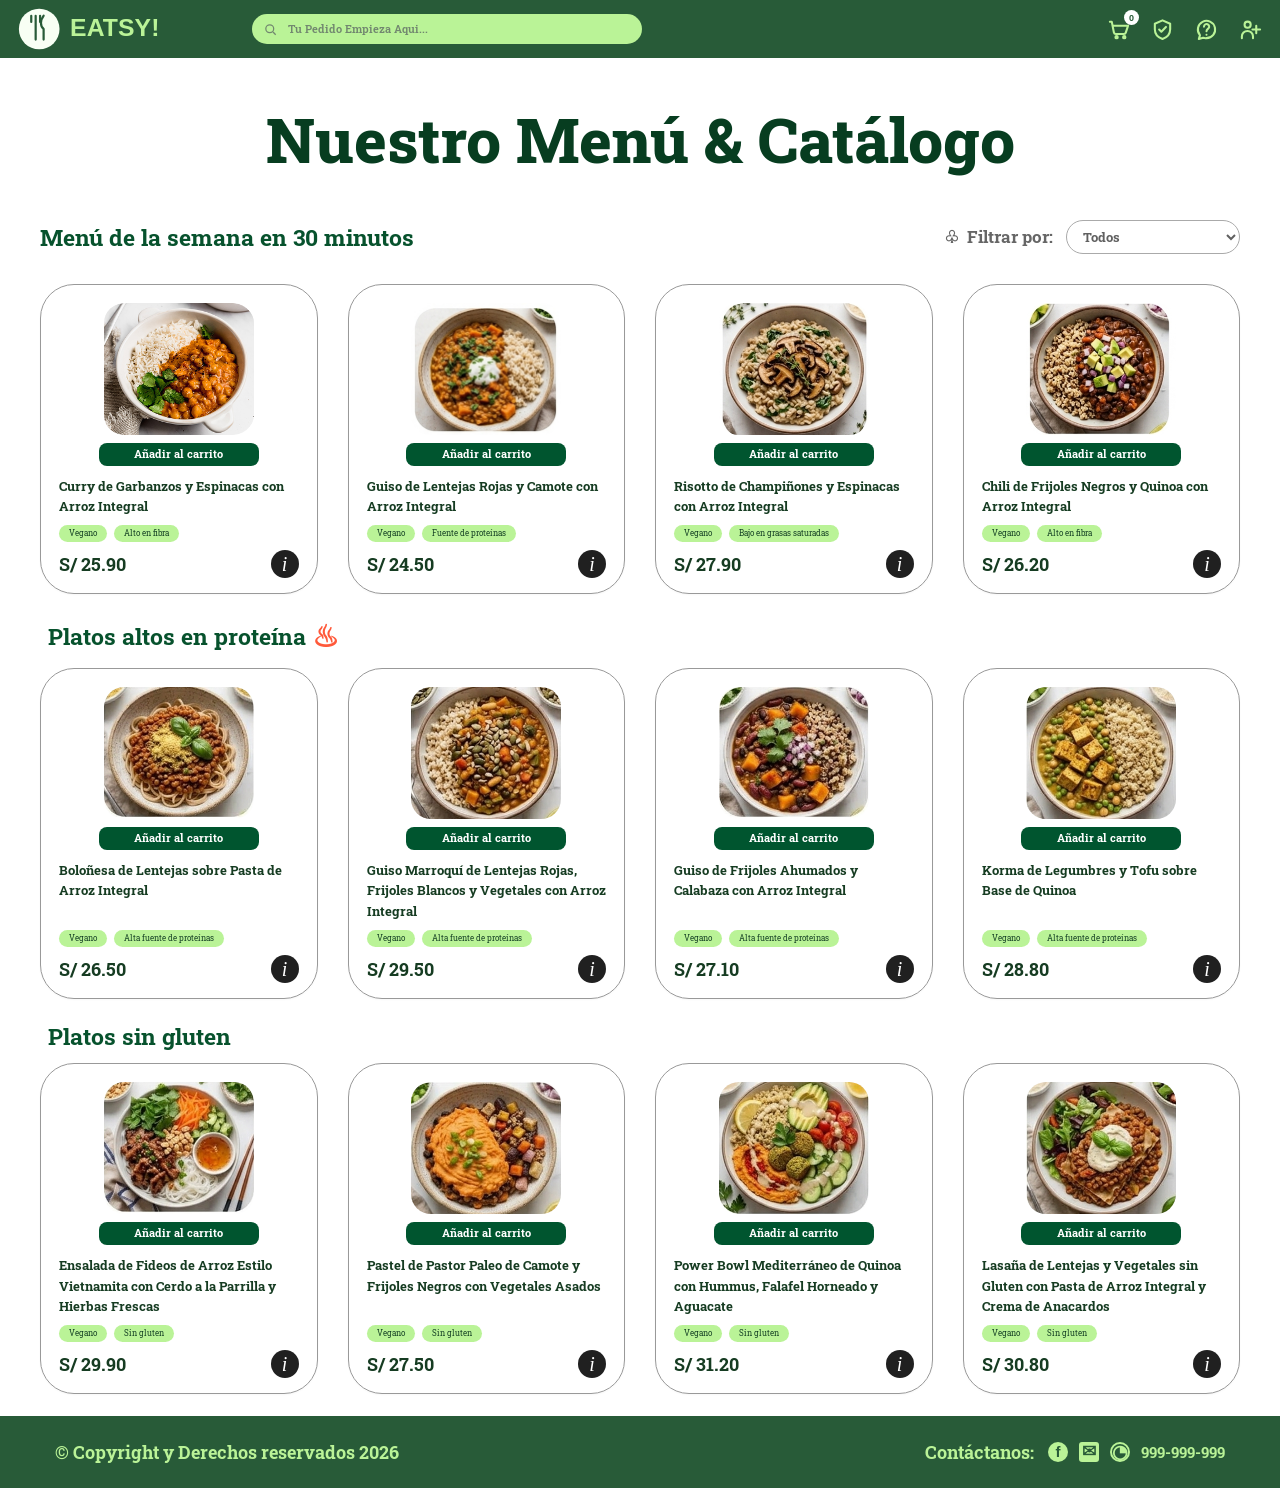
==== catalogo.html @ 7872fd50 "Add files via upload" ====
<!doctype html>
<html lang="es">
<head>
  <meta charset="utf-8">
  <meta name="viewport" content="width=device-width, initial-scale=1">
  <meta name="description" content="Explora el catálogo de platos vegetarianos de EATSY.">
  <title>EATSY! | Menú y catálogo</title>
  <link rel="preconnect" href="https://fonts.googleapis.com"><link rel="preconnect" href="https://fonts.gstatic.com" crossorigin>
  <link href="https://fonts.googleapis.com/css2?family=Roboto+Slab:wght@400;500;600;700;800&display=swap" rel="stylesheet">
  <link rel="stylesheet" href="css/styles.css"><script src="js/main.js" defer></script>
</head>
<body class="page-catalog" data-page="catalog">
  <header class="site-header">
    <a class="brand" href="index.html" aria-label="EATSY, ir al inicio"><img class="brand-image" src="img/logo-eatsy.svg" alt="EATSY!"></a>
    <label class="search-box"><svg viewBox="0 0 24 24" aria-hidden="true"><circle cx="10.8" cy="10.8" r="6.3"/><path d="m16 16 4.3 4.3"/></svg><input type="search" class="site-search" placeholder="Tu Pedido Empieza Aqui..." aria-label="Buscar platos"></label>
    <nav class="header-actions" aria-label="Accesos rápidos">
      <a href="pago.html" aria-label="Carrito y pago" class="header-icon cart-icon"><svg viewBox="0 0 24 24"><path d="M3 4h2l2.2 11.1a2 2 0 0 0 2 1.6h8.5a2 2 0 0 0 1.9-1.4L22 8H7"/><circle cx="10" cy="20" r="1.2"/><circle cx="18" cy="20" r="1.2"/></svg><span class="cart-count" aria-live="polite">0</span></a>
      <a href="index.html#transparencia" aria-label="Opciones nutricionales" class="header-icon"><svg viewBox="0 0 24 24"><path d="M12 2.5 20 6v5.8c0 5.1-3.3 8.5-8 10.2-4.7-1.7-8-5.1-8-10.2V6z"/><path d="m8.5 12 2.3 2.3 4.8-5"/></svg></a>
      <a href="planes.html" aria-label="Ayuda e información" class="header-icon"><svg viewBox="0 0 24 24"><path d="M12 21a9 9 0 1 0-6.8-3.1L4 22l4.5-1.3A9 9 0 0 0 12 21Z"/><path d="M9.4 9a2.7 2.7 0 1 1 4.7 1.8c-1.2 1.1-2.1 1.5-2.1 3M12 17.4v.1"/></svg></a>
      <a href="login.html" aria-label="Mi cuenta" class="header-icon"><svg viewBox="0 0 24 24"><circle cx="9" cy="7" r="3.2"/><path d="M3 21v-1.7a5.8 5.8 0 0 1 11.6 0V21M18 8v8M14 12h8"/></svg></a>
    </nav>
  </header>
  <main class="catalog-main content-width">
    <h1 class="page-title">Nuestro Menú &amp; Catálogo</h1>
    <div class="catalog-toolbar"><p>Menú de la semana en 30 minutos</p><label class="filter-control"><span>♧ &nbsp;Filtrar por:</span><select id="catalog-filter" aria-label="Filtrar catálogo"><option value="all">Todos</option><option value="vegano">Vegano</option><option value="fibra">Alto en fibra</option><option value="proteina">Alto en proteína</option><option value="sin-gluten">Sin gluten</option></select></label></div>

    <section class="catalog-section" id="semana" aria-labelledby="weekly-catalog-title"><h2 class="catalog-section-title" id="weekly-catalog-title">&nbsp;</h2>
      <div class="product-grid">
        <article class="product-card" data-tags="vegano fibra"><a class="product-image" href="detalle-plato.html"><img src="img/Imagen 1.png" alt="Curry de garbanzos con arroz integral"></a><button class="add-cart-button" type="button" data-add-cart>Añadir al carrito</button><h3><a href="detalle-plato.html">Curry de Garbanzos y Espinacas con Arroz Integral</a></h3><div class="tags"><span>Vegano</span><span>Alto en fibra</span></div><div class="product-bottom"><strong>S/ 25.90</strong><a href="detalle-plato.html" class="info-button" aria-label="Ver detalles de Curry de Garbanzos">i</a></div></article>
        <article class="product-card" data-tags="vegano proteina"><a class="product-image" href="detalle-plato.html"><img src="img/Imagen 2.png" alt="Guiso de lentejas rojas con arroz"></a><button class="add-cart-button" type="button" data-add-cart>Añadir al carrito</button><h3><a href="detalle-plato.html">Guiso de Lentejas Rojas y Camote con Arroz Integral</a></h3><div class="tags"><span>Vegano</span><span>Fuente de proteínas</span></div><div class="product-bottom"><strong>S/ 24.50</strong><a href="detalle-plato.html" class="info-button" aria-label="Ver detalles de Guiso de Lentejas">i</a></div></article>
        <article class="product-card" data-tags="vegano proteina"><a class="product-image" href="detalle-plato.html"><img src="img/Imagen 3.png" alt="Risotto con champiñones y espinacas"></a><button class="add-cart-button" type="button" data-add-cart>Añadir al carrito</button><h3><a href="detalle-plato.html">Risotto de Champiñones y Espinacas con Arroz Integral</a></h3><div class="tags"><span>Vegano</span><span>Bajo en grasas saturadas</span></div><div class="product-bottom"><strong>S/ 27.90</strong><a href="detalle-plato.html" class="info-button" aria-label="Ver detalles de Risotto">i</a></div></article>
        <article class="product-card" data-tags="vegano fibra"><a class="product-image" href="detalle-plato.html"><img src="img/Imagen 4.png" alt="Chili de frijoles negros y quinoa"></a><button class="add-cart-button" type="button" data-add-cart>Añadir al carrito</button><h3><a href="detalle-plato.html">Chili de Frijoles Negros y Quinoa con Arroz Integral</a></h3><div class="tags"><span>Vegano</span><span>Alto en fibra</span></div><div class="product-bottom"><strong>S/ 26.20</strong><a href="detalle-plato.html" class="info-button" aria-label="Ver detalles de Chili de Frijoles">i</a></div></article>
      </div>
    </section>

    <section class="catalog-section" id="proteina" aria-labelledby="protein-title"><h2 class="catalog-section-title" id="protein-title">Platos altos en proteína <span class="flame" aria-hidden="true">♨</span></h2>
      <div class="product-grid">
        <article class="product-card" data-tags="vegano proteina"><a class="product-image" href="detalle-plato.html"><img src="img/Imagen 5.png" alt="Pasta de arroz con boloñesa de lentejas"></a><button class="add-cart-button" type="button" data-add-cart>Añadir al carrito</button><h3><a href="detalle-plato.html">Boloñesa de Lentejas sobre Pasta de Arroz Integral</a></h3><div class="tags"><span>Vegano</span><span>Alta fuente de proteínas</span></div><div class="product-bottom"><strong>S/ 26.50</strong><a href="detalle-plato.html" class="info-button" aria-label="Ver detalles de Boloñesa de Lentejas">i</a></div></article>
        <article class="product-card" data-tags="vegano proteina"><a class="product-image" href="detalle-plato.html"><img src="img/Imagen 6.png" alt="Guiso marroquí de lentejas y vegetales"></a><button class="add-cart-button" type="button" data-add-cart>Añadir al carrito</button><h3><a href="detalle-plato.html">Guiso Marroquí de Lentejas Rojas, Frijoles Blancos y Vegetales con Arroz Integral</a></h3><div class="tags"><span>Vegano</span><span>Alta fuente de proteínas</span></div><div class="product-bottom"><strong>S/ 29.50</strong><a href="detalle-plato.html" class="info-button" aria-label="Ver detalles de Guiso Marroquí">i</a></div></article>
        <article class="product-card" data-tags="vegano proteina"><a class="product-image" href="detalle-plato.html"><img src="img/Imagen 7.png" alt="Frijoles ahumados con calabaza y arroz"></a><button class="add-cart-button" type="button" data-add-cart>Añadir al carrito</button><h3><a href="detalle-plato.html">Guiso de Frijoles Ahumados y Calabaza con Arroz Integral</a></h3><div class="tags"><span>Vegano</span><span>Alta fuente de proteínas</span></div><div class="product-bottom"><strong>S/ 27.10</strong><a href="detalle-plato.html" class="info-button" aria-label="Ver detalles de Guiso de Frijoles">i</a></div></article>
        <article class="product-card" data-tags="vegano proteina sin-gluten"><a class="product-image" href="detalle-plato.html"><img src="img/Imagen 8.png" alt="Korma de legumbres y tofu con quinoa"></a><button class="add-cart-button" type="button" data-add-cart>Añadir al carrito</button><h3><a href="detalle-plato.html">Korma de Legumbres y Tofu sobre Base de Quinoa</a></h3><div class="tags"><span>Vegano</span><span>Alta fuente de proteínas</span></div><div class="product-bottom"><strong>S/ 28.80</strong><a href="detalle-plato.html" class="info-button" aria-label="Ver detalles de Korma de Legumbres">i</a></div></article>
      </div>
    </section>

    <section class="catalog-section" id="sin-gluten" aria-labelledby="gluten-title"><h2 class="catalog-section-title" id="gluten-title">Platos sin gluten</h2>
      <div class="product-grid">
        <article class="product-card" data-tags="vegano sin-gluten"><a class="product-image" href="detalle-plato.html"><img src="img/Imagen 9.png" alt="Ensalada de fideos de arroz al estilo vietnamita"></a><button class="add-cart-button" type="button" data-add-cart>Añadir al carrito</button><h3><a href="detalle-plato.html">Ensalada de Fideos de Arroz Estilo Vietnamita con Cerdo a la Parrilla y Hierbas Frescas</a></h3><div class="tags"><span>Vegano</span><span>Sin gluten</span></div><div class="product-bottom"><strong>S/ 29.90</strong><a href="detalle-plato.html" class="info-button" aria-label="Ver detalles de Ensalada de Fideos">i</a></div></article>
        <article class="product-card" data-tags="vegano sin-gluten"><a class="product-image" href="detalle-plato.html"><img src="img/Imagen 10.png" alt="Pastel de camote con vegetales asados"></a><button class="add-cart-button" type="button" data-add-cart>Añadir al carrito</button><h3><a href="detalle-plato.html">Pastel de Pastor Paleo de Camote y Frijoles Negros con Vegetales Asados</a></h3><div class="tags"><span>Vegano</span><span>Sin gluten</span></div><div class="product-bottom"><strong>S/ 27.50</strong><a href="detalle-plato.html" class="info-button" aria-label="Ver detalles de Pastel de Pastor">i</a></div></article>
        <article class="product-card" data-tags="vegano sin-gluten"><a class="product-image" href="detalle-plato.html"><img src="img/Imagen 11.png" alt="Bowl mediterráneo con quinoa y hummus"></a><button class="add-cart-button" type="button" data-add-cart>Añadir al carrito</button><h3><a href="detalle-plato.html">Power Bowl Mediterráneo de Quinoa con Hummus, Falafel Horneado y Aguacate</a></h3><div class="tags"><span>Vegano</span><span>Sin gluten</span></div><div class="product-bottom"><strong>S/ 31.20</strong><a href="detalle-plato.html" class="info-button" aria-label="Ver detalles de Power Bowl Mediterráneo">i</a></div></article>
        <article class="product-card" data-tags="vegano sin-gluten"><a class="product-image" href="detalle-plato.html"><img src="img/Imagen 12.png" alt="Lasaña de lentejas y vegetales"></a><button class="add-cart-button" type="button" data-add-cart>Añadir al carrito</button><h3><a href="detalle-plato.html">Lasaña de Lentejas y Vegetales sin Gluten con Pasta de Arroz Integral y Crema de Anacardos</a></h3><div class="tags"><span>Vegano</span><span>Sin gluten</span></div><div class="product-bottom"><strong>S/ 30.80</strong><a href="detalle-plato.html" class="info-button" aria-label="Ver detalles de Lasaña de Lentejas">i</a></div></article>
      </div>
    </section>
    <p class="no-results" hidden>No se encontraron platos con ese filtro.</p>
  </main>
  <footer class="site-footer"><p>© Copyright y Derechos reservados 2026</p><div class="footer-contact"><strong>Contáctanos:</strong><a class="social-icon" href="https://www.facebook.com/" aria-label="Facebook">f</a><a class="social-icon mail-social" href="mailto:hola@eatsy.example" aria-label="Correo">✉</a><a class="social-icon whatsapp-social" href="https://wa.me/51999999999" aria-label="WhatsApp">◔</a><a href="tel:+51999999999" class="phone-link">999-999-999</a></div></footer>
</body>
</html>
---- css/styles.css ----
:root {
  --green: #285b38;
  --deep-green: #073d20;
  --mid-green: #397047;
  --lime: #baf397;
  --pale-lime: #defdcf;
  --soft-lime: #e5ffd8;
  --border-green: #315f3e;
  --white: #ffffff;
  --ink: #102f1a;
  --muted: #5e6b5e;
  --serif: "Roboto Slab", Georgia, "Times New Roman", serif;
  --shadow: 0 4px 8px rgb(14 38 20 / 16%);
}

* { box-sizing: border-box; }
html { scroll-behavior: smooth; }
body {
  margin: 0;
  color: var(--ink);
  background: var(--white);
  font-family: var(--serif);
  font-size: 15px;
  line-height: 1.48;
}
img { max-width: 100%; display: block; }
a { color: inherit; }
button, input, select, textarea { font: inherit; }
button, select { cursor: pointer; }
button:focus-visible, a:focus-visible, input:focus-visible, select:focus-visible, textarea:focus-visible {
  outline: 3px solid #80c65e;
  outline-offset: 3px;
}
.content-width { width: min(1200px, calc(100% - 64px)); margin-inline: auto; }

/* Shared header */
.site-header {
  min-height: 58px;
  padding: 6px 18px;
  background: var(--green);
  color: var(--lime);
  display: grid;
  grid-template-columns: 210px minmax(230px, 390px) 1fr;
  align-items: center;
  gap: 24px;
  position: relative;
  z-index: 5;
}
.brand { display: inline-flex; align-items: center; justify-self: start; text-decoration: none; min-width: 0; width: fit-content; }
.brand-image { display: block; width: 172px; height: 46px; max-width: 100%; object-fit: contain; object-position: left center; flex: 0 1 auto; }
.brand-mark { width: 46px; height: 46px; display: block; flex: 0 0 auto; }
.brand-mark svg { width: 100%; height: 100%; display: block; }
.brand-name { font-family: Arial, Helvetica, sans-serif; font-weight: 800; letter-spacing: .1px; font-size: 23px; color: var(--lime); }
.search-box {
  min-width: 0;
  height: 30px;
  display: flex;
  align-items: center;
  gap: 8px;
  padding: 0 11px;
  border-radius: 20px;
  background: var(--lime);
  color: #71876f;
  width: 100%;
}
.search-box svg { width: 15px; height: 15px; fill: none; stroke: currentColor; stroke-width: 2; flex: 0 0 auto; }
.search-box input { width: 100%; border: 0; outline: 0; min-width: 0; background: transparent; color: var(--deep-green); font-size: 11px; font-weight: 600; }
.search-box input::placeholder { color: #71876f; opacity: 1; }
.header-actions { display: flex; justify-content: flex-end; align-items: center; gap: 20px; }
.header-icon { color: var(--lime); width: 24px; height: 28px; display: inline-flex; align-items: center; justify-content: center; text-decoration: none; position: relative; }
.header-icon svg { width: 23px; height: 23px; fill: none; stroke: currentColor; stroke-width: 2.15; stroke-linecap: round; stroke-linejoin: round; }
.header-icon:hover { color: #fff; transform: translateY(-1px); }
.cart-count { position: absolute; right: -9px; top: -5px; display: grid; place-items: center; min-width: 15px; height: 15px; padding: 0 3px; border-radius: 999px; font: 700 9px Arial, sans-serif; background: #fff; color: var(--green); }

/* Shared footer */
.site-footer {
  min-height: 72px;
  margin-top: 30px;
  padding: 14px max(4.3%, calc((100% - 1200px) / 2));
  background: var(--green);
  color: var(--lime);
  display: flex;
  align-items: center;
  justify-content: space-between;
  gap: 18px;
  font-size: 18px;
  font-weight: 700;
}
.site-footer p { margin: 0; }
.footer-contact { display: flex; align-items: center; justify-content: flex-end; gap: 11px; white-space: nowrap; }
.footer-contact strong { margin-right: 3px; }
.social-icon { width: 20px; height: 20px; border-radius: 50%; background: var(--lime); color: var(--green); text-decoration: none; display: inline-flex; justify-content: center; align-items: center; font: 800 15px Arial, sans-serif; }
.mail-social { border-radius: 3px; font-size: 17px; }
.whatsapp-social { border: 2px solid var(--lime); background: transparent; color: var(--lime); font-size: 18px; }
.phone-link { text-decoration: none; font-size: 15px; }

/* Home / page 1 */
.home-hero {
  min-height: 185px;
  display: grid;
  place-items: center;
  text-align: center;
  padding: 28px 24px;
  background: linear-gradient(90deg, rgb(255 255 255 / 35%), rgb(255 255 255 / 16%)), url("https://images.unsplash.com/photo-1490645935967-10de6ba17061?auto=format&fit=crop&w=1800&q=90") center 48% / cover no-repeat;
}
.home-hero h1 { margin: 0; font-size: clamp(2rem, 5.2vw, 3.75rem); line-height: 1.12; font-weight: 800; color: var(--deep-green); letter-spacing: .1px; }
.feature-grid { display: grid; grid-template-columns: repeat(4, minmax(0, 1fr)); gap: 26px 30px; }
.page-home .feature-grid { padding-top: 20px; }
.feature-card { min-width: 0; text-align: center; display: flex; flex-direction: column; align-items: center; gap: 14px; }
.feature-card h2, .feature-card h3 {
  margin: 0;
  min-height: 78px;
  width: 100%;
  padding: 14px 8px;
  border-radius: 16px;
  background: var(--lime);
  color: #315e3d;
  font-size: 20px;
  line-height: 1.55;
  display: grid;
  place-content: center;
}
.feature-card h3 { min-height: 78px; }
.feature-image { display: block; width: min(140px, 82%); aspect-ratio: 1 / 1; border-radius: 20px; overflow: hidden; }
.feature-image img { width: 100%; height: 100%; object-fit: cover; transition: transform .25s ease; }
.feature-image:hover img { transform: scale(1.05); }
.pill-button { background: var(--lime); color: #315e3d; border-radius: 99px; padding: 6px 18px; min-width: 128px; text-decoration: none; font-weight: 700; line-height: 1.25; }
.pill-button:hover { background: #a8e784; }
.section-title { margin: 0 0 8px; color: #2d623d; text-align: center; font-size: clamp(2rem, 4.3vw, 3.25rem); line-height: 1.2; font-weight: 800; }
.weekly-home { padding-top: 26px; }
.weekly-home > .section-title { margin-bottom: 10px; }
.weekly-feature-grid { grid-template-columns: repeat(3, minmax(0, 1fr)); gap: 38px; }
.weekly-feature-grid .feature-card { gap: 14px; }
.weekly-feature-grid .feature-image { width: min(145px, 75%); margin-top: 12px; }
.about-section { margin-top: 24px; display: grid; grid-template-columns: minmax(210px, 300px) minmax(0, 1fr); gap: 35px; align-items: center; }
.about-photo { width: 100%; aspect-ratio: 1 / 1; object-fit: cover; border-radius: 22px; }
.about-copy .section-title { text-align: left; margin-bottom: 5px; }
.about-copy p, .about-copy ul, .transparency-copy p, .transparency-copy ul { margin: 4px 0; }
.about-copy ul, .transparency-copy ul { padding-left: 19px; }
.about-copy { font-size: 13px; line-height: 1.55; font-weight: 600; }
.transparency-section { margin-top: 20px; display: grid; grid-template-columns: minmax(0, 1fr) minmax(180px, 290px); align-items: center; gap: 30px; }
.transparency-copy .section-title { text-align: left; margin-bottom: 12px; }
.transparency-copy { font-size: 13px; line-height: 1.55; font-weight: 600; }
.transparency-art { width: 100%; aspect-ratio: 1 / 1; object-fit: cover; border-radius: 8px; }
.page-home .site-footer { margin-top: 8px; }

/* Catalog / page 2 */
.catalog-main { padding-top: 46px; }
.page-title { margin: 0 0 45px; text-align: center; color: var(--deep-green); font-size: clamp(2.2rem, 5.2vw, 3.85rem); line-height: 1.15; font-weight: 800; }
.catalog-toolbar { margin-bottom: 30px; display: flex; justify-content: space-between; align-items: center; gap: 20px; }
.catalog-toolbar > p { margin: 0; color: #07522d; font-size: 23px; font-weight: 700; }
.filter-control { display: flex; gap: 13px; align-items: center; color: #666; font-size: 17px; font-weight: 700; }
.filter-control select { width: 174px; border: 1px solid #aaa; border-radius: 99px; padding: 6px 12px; background: #fff; color: #606060; font-size: 13px; }
.catalog-section { margin-bottom: 22px; }
.catalog-section-title { min-height: 0; margin: 0 0 11px 8px; color: #07522d; font-weight: 700; font-size: 23px; line-height: 1.35; }
.catalog-section:first-of-type .catalog-section-title { display: none; }
.flame { color: #ff593a; font-size: 30px; vertical-align: -2px; }
.product-grid { display: grid; grid-template-columns: repeat(4, minmax(0, 1fr)); gap: 18px 30px; }
.product-card {
  min-width: 0;
  border: 1px solid #999;
  border-radius: 34px;
  padding: 18px 18px 15px;
  display: flex;
  flex-direction: column;
  align-items: stretch;
  box-shadow: 0 1px 2px rgb(0 0 0 / 3%);
  color: #163c22;
}
.product-image { width: min(150px, 100%); height: 132px; border-radius: 20px; margin: 0 auto 8px; overflow: hidden; display: block; }
.product-image img { width: 100%; height: 100%; object-fit: cover; transition: transform .2s ease; }
.product-image:hover img { transform: scale(1.04); }
.add-cart-button { margin: 0 auto 10px; min-height: 23px; width: min(160px, 100%); border: 0; border-radius: 8px; padding: 3px 7px; background: #00552f; color: #fff; font-size: 11px; font-weight: 700; line-height: 1.3; }
.add-cart-button:hover { background: #267245; }
.product-card h3 { margin: 0 0 8px; font-size: 12.5px; line-height: 1.65; font-weight: 700; flex: 1 0 auto; }
.product-card h3 a { text-decoration: none; }
.product-card h3 a:hover { text-decoration: underline; }
.tags { display: flex; flex-wrap: wrap; gap: 5px 7px; margin-bottom: 8px; }
.tags span { display: inline-block; padding: 3px 10px; border-radius: 50px; background: var(--lime); color: #174326; font-size: 8px; line-height: 1.4; white-space: nowrap; }
.product-bottom { margin-top: auto; display: flex; align-items: center; justify-content: space-between; gap: 7px; }
.product-bottom strong { font-size: 18px; white-space: nowrap; }
.info-button { display: grid; place-items: center; width: 28px; height: 28px; flex: 0 0 auto; border-radius: 50%; background: #202020; color: white; text-decoration: none; font-family: Georgia, serif; font-size: 20px; font-style: italic; }
.info-button:hover { background: var(--green); }
.no-results { padding: 20px; color: var(--green); font-weight: 700; text-align: center; }
.page-catalog .site-footer { margin-top: 22px; }

/* Dish detail / page 3 */
.detail-main { padding-top: 58px; }
.detail-title { margin: 0 0 62px; color: #5b9a6a; text-align: center; font-weight: 700; font-size: clamp(2.15rem, 4.8vw, 3.1rem); line-height: 1.2; }
.detail-layout { display: grid; grid-template-columns: minmax(0, .91fr) minmax(0, 1fr); align-items: stretch; gap: 36px; padding-inline: 12px; }
.dish-info-panel { background: var(--pale-lime); border-radius: 35px; padding: 20px 22px 30px; color: #315d3d; }
.dish-info-panel h2 { margin: 0 0 12px; font-size: 21px; line-height: 1.65; }
.dish-main-image { width: 100%; height: 300px; object-fit: cover; border-radius: 19px; }
.calories { margin: 22px 0 20px; font-size: 18px; line-height: 1.65; font-weight: 700; }
.dish-info-panel h3 { margin: 20px 0 8px; font-size: 18px; }
.ingredients-list { padding-left: 27px; margin: 0; font-size: 17px; font-weight: 600; line-height: 1.75; }
.ingredients-list li { padding-left: 1px; margin: 2px 0; }
.customize-panel { border: 2.5px solid var(--border-green); border-radius: 35px; overflow: hidden; align-self: stretch; display: flex; flex-direction: column; min-width: 0; }
.customize-group { padding: 16px 22px 18px; border-bottom: 2.5px solid var(--border-green); }
.customize-group h2 { margin: 0 0 12px; color: #111; font-size: 15px; font-weight: 800; }
.quantity-top { padding-top: 14px; }
.dish-quantity-row { min-height: 28px; display: flex; align-items: center; justify-content: space-between; gap: 12px; padding-bottom: 10px; }
.dish-quantity-row > label, .cutlery-row > span { color: #111; font-weight: 800; font-size: 15px; }
.cutlery-row { border-top: 2px solid var(--border-green); margin-inline: -22px; padding: 12px 22px 0; display: flex; align-items: center; gap: 13px; flex-wrap: wrap; }
.cutlery-row > span { flex-basis: 100%; }
.cutlery-row label { display: inline-flex; align-items: center; gap: 6px; margin-left: 6px; color: var(--green); font-weight: 700; }
.quantity-control { display: inline-flex; align-items: center; justify-content: center; flex: 0 0 auto; overflow: hidden; height: 23px; background: #fff; border: 1px solid #d5d5d5; border-radius: 6px; }
.quantity-control button { border: 0; background: var(--pale-lime); color: #3c813f; width: 20px; height: 21px; padding: 0; font-size: 16px; line-height: 1; }
.quantity-control button:hover { background: var(--lime); }
.quantity-control input { width: 27px; height: 21px; padding: 0; border: 0; border-radius: 0; color: #444; text-align: center; font-size: 11px; background: #fff; -moz-appearance: textfield; }
.quantity-control input::-webkit-outer-spin-button, .quantity-control input::-webkit-inner-spin-button { -webkit-appearance: none; margin: 0; }
.option-row { min-height: 33px; display: flex; align-items: center; justify-content: space-between; gap: 12px; padding: 3px 0; }
.option-row > label { color: #315d3d; font-size: 15px; line-height: 1.4; font-weight: 700; }
.option-row small { color: #555; font-size: 11px; white-space: nowrap; margin-left: 7px; }
.allergies-group { padding-top: 24px; padding-bottom: 27px; }
.allergies-group h2 { margin-bottom: 14px; }
.allergy-row { display: grid; grid-template-columns: minmax(90px, 1fr) 48px minmax(100px, 130px); gap: 7px; align-items: center; min-height: 36px; }
.allergy-row > label:first-child { text-align: center; color: #315d3d; font-weight: 700; }
.allergy-check { display: flex; align-items: center; justify-content: center; gap: 7px; color: #315d3d; font-weight: 700; }
.allergy-check input, .cutlery-row input { accent-color: #68a95c; }
.more-button { background: white; border: 1px solid #aaa; border-radius: 99px; padding: 4px 6px; font-size: 9px; color: #666; font-weight: 600; }
.more-button:hover { background: var(--pale-lime); }
.allergy-note { grid-column: 1 / -1; width: 100%; border: 1px solid #9db49e; border-radius: 8px; padding: 7px; font-size: 12px; }
.order-total { padding: 18px 14px 20px; text-align: center; display: flex; flex-direction: column; align-items: center; gap: 11px; margin-top: auto; }
.order-total p { margin: 0; display: flex; gap: 14px; align-items: center; color: #111; font-size: 15px; }
.order-total output { font-weight: 800; }
.checkout-button { max-width: 100%; padding: 3px 17px; border-radius: 99px; border: 1px solid #80ad6a; background: var(--pale-lime); color: #315d3d; font-weight: 800; line-height: 1.45; }
.checkout-button:hover { background: var(--lime); }
.page-detail .site-footer { margin-top: 60px; }

/* Weekly plans / page 4 */
.plans-main { padding-top: 56px; }
.plans-title { margin: 0 0 28px; text-align: center; color: #1f4229; font-size: clamp(2rem, 4.5vw, 2.9rem); line-height: 1.7; font-weight: 800; }
.reviews-grid { display: grid; grid-template-columns: repeat(2, minmax(0, 1fr)); gap: 55px; margin: 0 24px 40px; }
.review-card { background: var(--pale-lime); border: 3px solid #496f4c; border-radius: 34px; padding: 10px 25px 16px; box-shadow: 0 4px 5px rgb(0 0 0 / 18%); color: #070d08; font-family: Georgia, "Times New Roman", serif; line-height: 1.3; }
.review-card > h2 { margin: 0 0 3px; text-align: center; font: 800 24px Arial, sans-serif; color: #24492e; }
.leaf-badge { display: inline-grid; place-items: center; border: 2px solid currentColor; width: 24px; height: 24px; border-radius: 6px; font-size: 17px; }
.review-person { display: grid; grid-template-columns: 40px minmax(0, 1fr) 60px; align-items: center; gap: 7px; }
.avatar { width: 38px; height: 38px; border: 1.5px solid #214b2e; border-radius: 50%; display: grid; place-items: center; color: #214b2e; font: 25px Arial, sans-serif; }
.review-person p { margin: 0; font-size: 13px; }
.review-person small { font-size: 11px; }
.review-person img { width: 58px; height: 58px; object-fit: cover; border-radius: 50%; border: 2px solid #fff; }
.stars { margin: 3px 0 2px; color: #214b2e; font: 800 21px Arial, sans-serif; letter-spacing: 1px; }
.review-card h3 { margin: 3px 0 4px; font-size: 14px; }
.review-card > p:not(.stars) { margin: 0 0 6px; font-size: 13px; }
.review-link { font-size: 12px; text-decoration: none; }
.review-link:hover { text-decoration: underline; }
.plans-grid { display: grid; grid-template-columns: repeat(3, minmax(0, 1fr)); gap: 16px; margin: 0 0 24px; align-items: stretch; }
.plan-card { background: var(--soft-lime); border-radius: 17px; padding: 33px 22px 24px; color: #315d3d; min-width: 0; }
.plan-card h2 { margin: 0 0 15px; color: #050805; text-align: center; font-size: 31px; line-height: 1.65; }
.plan-price { margin: 0 0 38px; color: #000; text-align: center; font-size: clamp(2rem, 3.3vw, 2.75rem); line-height: 1.25; font-weight: 800; white-space: nowrap; }
.plan-card ul { margin: 0; padding-left: 18px; font-size: 17px; font-weight: 700; line-height: 1.75; }
.plan-card li { padding-left: 1px; margin-bottom: 5px; }
.plan-pro { background: var(--green); color: var(--pale-lime); }
.plan-pro h2, .plan-pro .plan-price { color: var(--pale-lime); }
.page-plans .site-footer { margin-top: 80px; }

/* Responsive adaptations */
@media (min-width: 1400px) {
  .home-hero { min-height: 210px; }
  .product-card { padding-inline: 22px; }
  .product-image { height: 145px; }
}
@media (max-width: 1000px) {
  .content-width { width: min(100% - 40px, 850px); }
  .site-header { grid-template-columns: 165px minmax(170px, 1fr) auto; gap: 16px; }
  .header-actions { gap: 13px; }
  .brand-image { width: 158px; height: 40px; }
  .brand-mark { width: 40px; height: 40px; }
  .brand-name { font-size: 21px; }
  .feature-grid { gap: 22px 16px; }
  .feature-card h2, .feature-card h3 { font-size: 16px; min-height: 70px; }
  .product-grid { gap: 16px; }
  .product-card { padding: 14px 12px 13px; border-radius: 27px; }
  .product-image { height: 115px; }
  .product-card h3 { font-size: 12px; }
  .tags { gap: 4px; }
  .tags span { font-size: 7px; padding-inline: 7px; }
  .product-bottom strong { font-size: 16px; }
  .detail-layout { gap: 22px; padding-inline: 0; }
  .dish-info-panel { padding-inline: 18px; }
  .dish-main-image { height: 250px; }
  .customize-group { padding-inline: 16px; }
  .cutlery-row { margin-inline: -16px; padding-inline: 16px; }
  .option-row > label { font-size: 13px; }
  .allergy-row { grid-template-columns: minmax(70px, 1fr) 40px minmax(85px, 115px); gap: 4px; }
  .reviews-grid { gap: 24px; margin-inline: 0; }
  .review-card { padding-inline: 17px; }
  .plan-card { padding: 25px 17px 20px; }
  .plan-card h2 { font-size: 25px; }
  .plan-card ul { font-size: 14px; }
  .plan-price { margin-bottom: 28px; }
  .site-footer { font-size: 15px; padding-inline: 20px; }
}
@media (max-width: 700px) {
  .content-width { width: calc(100% - 30px); }
  .site-header { grid-template-columns: 1fr auto; gap: 8px 12px; padding: 7px 13px 10px; }
  .brand { grid-column: 1; grid-row: 1; }
  .brand-image { width: 146px; height: 37px; }
  .brand-mark { width: 37px; height: 37px; }
  .brand-name { font-size: 20px; }
  .header-actions { grid-column: 2; grid-row: 1; gap: 11px; }
  .header-icon, .header-icon svg { width: 22px; height: 22px; }
  .search-box { grid-column: 1 / -1; grid-row: 2; height: 32px; }
  .home-hero { min-height: 150px; padding: 25px 14px; }
  .home-hero h1 { font-size: clamp(1.65rem, 8vw, 2.65rem); }
  .feature-grid { grid-template-columns: repeat(2, minmax(0, 1fr)); gap: 18px 12px; }
  .page-home .feature-grid { padding-top: 16px; }
  .feature-card { gap: 10px; }
  .feature-card h2, .feature-card h3 { min-height: 64px; padding: 9px 5px; border-radius: 12px; font-size: clamp(12px, 3.7vw, 16px); }
  .feature-image { width: min(135px, 86%); border-radius: 17px; }
  .pill-button { padding: 6px 12px; min-width: 110px; font-size: 13px; }
  .weekly-home { padding-top: 24px; }
  .weekly-feature-grid { grid-template-columns: repeat(3, minmax(0, 1fr)); gap: 8px; }
  .weekly-feature-grid .feature-card h3 { font-size: clamp(10px, 3vw, 14px); min-height: 66px; }
  .weekly-feature-grid .feature-image { width: 92%; margin-top: 5px; }
  .weekly-feature-grid .pill-button { min-width: 0; width: 92%; font-size: 11px; }
  .section-title { font-size: clamp(1.7rem, 7vw, 2.45rem); }
  .about-section { grid-template-columns: 1fr; gap: 15px; margin-top: 24px; }
  .about-photo { width: min(230px, 75%); aspect-ratio: 1.15 / 1; justify-self: center; }
  .about-copy .section-title { text-align: center; }
  .about-copy, .transparency-copy { font-size: 13px; }
  .transparency-section { grid-template-columns: 1fr; gap: 15px; margin-top: 25px; }
  .transparency-copy .section-title { text-align: center; }
  .transparency-art { width: min(230px, 75%); justify-self: center; max-height: 220px; }
  .site-footer { margin-top: 25px; padding: 15px; flex-direction: column; align-items: center; text-align: center; font-size: 13px; gap: 9px; }
  .footer-contact { gap: 9px; flex-wrap: wrap; justify-content: center; font-size: 13px; }
  .phone-link { font-size: 13px; }
  .page-home .site-footer { margin-top: 24px; }

  .catalog-main { padding-top: 28px; }
  .page-title { font-size: clamp(1.8rem, 7vw, 2.8rem); margin-bottom: 22px; }
  .catalog-toolbar { align-items: flex-start; flex-direction: column; gap: 12px; margin-bottom: 19px; }
  .catalog-toolbar > p { font-size: 18px; }
  .filter-control { width: 100%; justify-content: flex-end; font-size: 14px; }
  .filter-control select { width: 140px; }
  .catalog-section-title { font-size: 19px; margin-left: 0; }
  .product-grid { grid-template-columns: repeat(2, minmax(0, 1fr)); gap: 14px 11px; }
  .product-card { padding: 11px 10px 12px; border-radius: 23px; }
  .product-image { width: min(145px, 100%); height: auto; aspect-ratio: 1 / .92; border-radius: 16px; margin-bottom: 7px; }
  .add-cart-button { font-size: 10px; margin-bottom: 8px; }
  .product-card h3 { font-size: 11px; line-height: 1.5; margin-bottom: 8px; }
  .tags { gap: 4px; }
  .tags span { font-size: 7px; padding: 3px 6px; white-space: normal; }
  .product-bottom strong { font-size: 15px; }
  .info-button { width: 25px; height: 25px; }
  .page-catalog .site-footer { margin-top: 20px; }

  .detail-main { padding-top: 30px; }
  .detail-title { font-size: 2.2rem; margin-bottom: 25px; }
  .detail-layout { grid-template-columns: 1fr; gap: 18px; }
  .dish-info-panel { padding: 17px 17px 22px; border-radius: 27px; }
  .dish-info-panel h2 { font-size: 18px; line-height: 1.45; }
  .dish-main-image { height: auto; aspect-ratio: 1.2 / 1; }
  .calories { font-size: 15px; margin: 16px 0; }
  .ingredients-list { font-size: 14px; line-height: 1.65; }
  .customize-panel { border-radius: 27px; }
  .customize-group { padding: 13px 13px 15px; }
  .customize-group h2 { font-size: 14px; }
  .cutlery-row { margin-inline: -13px; padding: 11px 13px 0; }
  .dish-quantity-row > label, .cutlery-row > span { font-size: 13px; }
  .option-row > label { font-size: 12px; }
  .option-row small { font-size: 10px; margin-left: 2px; }
  .quantity-control { height: 22px; }
  .quantity-control button { width: 19px; }
  .quantity-control input { width: 23px; }
  .allergy-row { grid-template-columns: minmax(80px, 1fr) 46px minmax(88px, 115px); }
  .allergy-row > label:first-child, .allergy-check { font-size: 12px; }
  .more-button { font-size: 9px; }
  .checkout-button { font-size: 12px; }
  .page-detail .site-footer { margin-top: 30px; }

  .plans-main { padding-top: 28px; }
  .plans-title { font-size: clamp(1.55rem, 6.1vw, 2.3rem); line-height: 1.4; margin-bottom: 22px; }
  .reviews-grid { grid-template-columns: 1fr; gap: 17px; margin: 0 0 24px; }
  .review-card { border-radius: 25px; padding: 11px 16px 15px; }
  .review-card > h2 { font-size: 21px; }
  .review-person { grid-template-columns: 35px minmax(0, 1fr) 50px; }
  .avatar { width: 34px; height: 34px; }
  .review-person img { width: 48px; height: 48px; }
  .review-card > p:not(.stars) { font-size: 12px; }
  .plans-grid { grid-template-columns: 1fr; gap: 14px; }
  .plan-card { padding: 20px 25px 24px; border-radius: 15px; }
  .plan-card h2 { font-size: 27px; line-height: 1.45; margin-bottom: 12px; }
  .plan-price { font-size: 2.25rem; margin-bottom: 22px; }
  .plan-card ul { font-size: 14px; line-height: 1.65; }
  .page-plans .site-footer { margin-top: 32px; }
}
@media (max-width: 360px) {
  .header-actions { gap: 7px; }
  .brand-name { font-size: 18px; }
  .feature-card h2, .feature-card h3 { font-size: 11px; }
  .weekly-feature-grid .feature-card h3 { font-size: 9px; }
  .product-card { padding-inline: 7px; }
  .product-bottom strong { font-size: 13px; }
  .allergy-row { grid-template-columns: 1fr 42px 93px; }
}


/* Authentication and checkout pages added from Frames 7, 9 and 10 */
.auth-page {
  min-height: 100vh;
  display: flex;
  flex-direction: column;
  font-family: "Roboto Condensed", "Arial Narrow", Arial, sans-serif;
  color: #173c23;
  background: #fff;
}
.auth-page main { flex: 1; }
.auth-heading {
  margin: 0;
  color: #2d623d;
  font-size: clamp(2rem, 4.4vw, 3rem);
  font-weight: 800;
  letter-spacing: .01em;
  line-height: 1.1;
  text-align: center;
}
.auth-logo {
  display: grid;
  place-items: center;
  width: 132px;
  height: 132px;
  margin: 30px auto 0;
  border-radius: 50%;
  background: #fafafa;
}
.auth-logo svg { width: 72px; height: 112px; }
.login-main { width: min(760px, calc(100% - 38px)); margin: 0 auto; padding: 50px 0 66px; }
.login-main .auth-logo { width: 222px; height: 222px; margin-top: 28px; }
.login-main .auth-logo svg { width: 115px; height: 178px; }
.google-button {
  display: flex; align-items: center; justify-content: center; gap: 18px;
  width: 100%; min-height: 63px; margin: 76px 0 55px; padding: 10px 18px;
  border: 1.5px solid #315d3d; border-radius: 999px; background: #fff;
  color: #111; font: 500 clamp(1rem, 2.5vw, 1.55rem) Arial, sans-serif;
}
.google-button:hover { background: #f7fbf4; }
.google-g { font: 800 35px Arial, sans-serif; color: #4285f4; line-height: 1; text-shadow: 2px 0 #34a853, -2px 0 #ea4335; }
.auth-divider { width: 100%; height: 1px; border: 0; background: #9b9b9b; margin: 0 0 65px; }
.auth-form { display: grid; gap: 28px; }
.auth-field { display: grid; gap: 5px; min-width: 0; }
.auth-field label { font-size: clamp(1.35rem, 3.5vw, 2.5rem); font-weight: 800; line-height: 1.15; color: #080808; }
.auth-field input, .auth-field select {
  width: 100%; min-width: 0; min-height: 64px; padding: 12px 19px;
  border: 1.5px solid #315d3d; border-radius: 999px; background: #fff;
  color: #17251a; font: 18px Arial, sans-serif;
}
.auth-field input:focus, .auth-field select:focus { outline: 3px solid #baf397; outline-offset: 2px; }
.auth-text-link { color: #888; font-size: 1.15rem; font-weight: 700; text-decoration: none; }
.auth-text-link:hover { color: var(--green); text-decoration: underline; }
.auth-submit {
  width: min(520px, 78%); min-height: 62px; justify-self: center; margin-top: 12px;
  border: 0; border-radius: 999px; background: #baf397; color: #050805;
  font: 800 clamp(1.4rem, 3.6vw, 2.2rem) "Roboto Condensed", Arial, sans-serif;
  cursor: pointer;
}
.auth-submit:hover { background: #a8e784; }
.auth-status { min-height: 1.4em; margin: 12px 0 0; color: #285b38; font-weight: 700; text-align: center; }
.auth-guest { display: block; width: fit-content; margin: 26px auto 0; color: #888; font-size: 1.2rem; font-weight: 700; text-decoration: none; }
.auth-guest:hover { color: var(--green); text-decoration: underline; }
.auth-bottom-cta {
  padding: 22px 16px 25px; background: var(--green); color: var(--lime);
  text-align: center; font-size: clamp(1.3rem, 3.3vw, 2.35rem); font-weight: 800; line-height: 1.15;
}
.auth-bottom-cta p { margin: 0 0 8px; }
.auth-bottom-cta a { display: inline-block; color: var(--lime); font-size: clamp(2rem, 5vw, 3.25rem); font-weight: 900; }

.register-banner {
  display: flex; align-items: center; justify-content: space-between; gap: 20px;
  min-height: 145px; padding: 20px max(5%, calc((100% - 1200px) / 2));
  background: var(--green); color: var(--lime);
}
.register-banner h1 { margin: 0; font-size: clamp(2.35rem, 7vw, 5.4rem); font-weight: 900; line-height: 1; letter-spacing: .015em; }
.register-banner .auth-logo { width: 116px; height: 116px; margin: 0; flex: 0 0 auto; background: #fff; }
.register-banner .auth-logo svg { width: 59px; height: 90px; }
.register-main { width: min(1120px, calc(100% - 64px)); margin: 0 auto; padding: 48px 0 46px; }
.register-form { display: grid; grid-template-columns: repeat(2, minmax(0, 1fr)); gap: 34px 70px; }
.register-form .auth-field label { color: #234b2e; font-size: clamp(1.3rem, 3vw, 2.4rem); }
.register-form .auth-field input, .register-form .auth-field select { min-height: 68px; border-radius: 13px; font-size: 20px; }
.register-divider { grid-column: 1 / -1; height: 1px; border: 0; background: #969696; width: 100%; margin: -1px 0 -3px; }
.register-options { grid-column: 1 / -1; display: flex; flex-direction: column; align-items: flex-start; gap: 10px; margin: 0 0 3px 20px; }
.register-options input, .checkout-consents input { accent-color: #76b65d; width: 19px; height: 19px; }
.register-submit { grid-column: 1 / -1; margin-top: 0; }
.register-login-link { grid-column: 1 / -1; margin: -18px 0 0; text-align: center; color: #777; font-size: 1rem; }
.register-login-link a { color: var(--green); font-weight: 800; }

.checkout-main { width: min(1200px, calc(100% - 64px)); margin: 0 auto; padding: 54px 0 30px; }
.checkout-title { margin: 0 0 46px 10px; color: #315d3d; font-size: clamp(2rem, 3.7vw, 3rem); line-height: 1.15; font-weight: 900; }
.checkout-summary h2, .payment-methods h2 { margin: 0 0 20px 10px; color: #315d3d; font-size: 1.45rem; font-weight: 800; }
.checkout-summary { min-height: 495px; }
.checkout-item { display: grid; justify-items: start; gap: 9px; margin-left: 0; }
.checkout-item img { width: 225px; height: 194px; object-fit: cover; border-radius: 22px; }
.checkout-item p { margin: 0 0 0 50px; color: #080808; font: 800 1.25rem Georgia, "Times New Roman", serif; }
.payment-methods { margin-top: 0; }
.payment-list { display: grid; gap: 32px; padding: 0 8px; margin: 36px 0 78px; }
.payment-option {
  display: grid; grid-template-columns: minmax(235px, 1fr) auto; align-items: center; gap: 20px;
  min-height: 60px; padding: 9px 16px; border: 1px solid #9cac9d; border-radius: 8px;
  color: #111; font: 500 1.17rem Arial, sans-serif; cursor: pointer;
}
.payment-option:has(input:checked) { border-color: #285b38; box-shadow: 0 0 0 2px rgb(40 91 56 / 13%); background: #fbfff8; }
.payment-option input { accent-color: #285b38; }
.payment-label { display: flex; align-items: center; gap: 12px; }
.payment-brands { display: flex; align-items: center; justify-content: flex-start; gap: 20px; min-width: 250px; }
.payment-brand { display: inline-flex; align-items: center; justify-content: center; min-width: 46px; min-height: 31px; padding: 4px 7px; border-radius: 7px; font: 800 13px Arial, sans-serif; }
.brand-mastercard { color: #fff; background: linear-gradient(90deg, #ed1c24 0 50%, #f5a623 50% 100%); border-radius: 18px; }
.brand-diners { color: #fff; background: #0081c9; border-radius: 50%; }
.brand-yape { color: #6b2875; font-style: italic; font-size: 16px; }
.brand-plin { color: #fff; background: #00cbb7; border-radius: 50%; }
.brand-cash { color: #2b8d10; background: #e0f8bd; font-size: 22px; }
.brand-culqi { color: #181818; font-size: 22px; }
.checkout-consents { display: grid; gap: 8px; margin: 0 0 56px 45px; }
.checkout-consents label { display: flex; align-items: flex-start; gap: 8px; color: #234b2e; font-size: 1.1rem; font-weight: 800; line-height: 1.25; }
.checkout-pay { display: block; width: min(280px, 86%); min-height: 50px; margin: 0 auto 4px; font-size: 1.35rem; }
.checkout-hint { max-width: 700px; margin: 16px auto 0; color: #5e6b5e; font-size: .9rem; text-align: center; }
.page-checkout .site-footer { margin-top: 26px; }

@media (max-width: 800px) {
  .login-main { padding: 35px 0 45px; }
  .login-main .auth-logo { width: 165px; height: 165px; margin-top: 22px; }
  .login-main .auth-logo svg { width: 87px; height: 135px; }
  .google-button { margin: 42px 0 34px; min-height: 58px; }
  .auth-divider { margin-bottom: 35px; }
  .auth-field input, .auth-field select { min-height: 56px; }
  .register-main { width: calc(100% - 36px); padding-top: 32px; }
  .register-form { gap: 23px 22px; }
  .register-form .auth-field input, .register-form .auth-field select { min-height: 57px; }
  .checkout-main { width: calc(100% - 34px); padding-top: 34px; }
  .checkout-summary { min-height: 340px; }
  .payment-list { gap: 17px; margin: 28px 0 48px; }
  .payment-option { grid-template-columns: minmax(0, 1fr); gap: 8px; }
  .payment-brands { min-width: 0; padding-left: 28px; }
  .checkout-consents { margin-left: 8px; margin-bottom: 36px; }
  .checkout-consents label { font-size: .98rem; }
}
@media (max-width: 520px) {
  .auth-heading { font-size: 2rem; }
  .login-main { width: calc(100% - 32px); padding: 28px 0 34px; }
  .login-main .auth-logo { width: 132px; height: 132px; margin-top: 20px; }
  .login-main .auth-logo svg { width: 68px; height: 105px; }
  .google-button { gap: 10px; margin: 32px 0 28px; font-size: 1rem; }
  .google-g { font-size: 28px; }
  .auth-divider { margin-bottom: 28px; }
  .auth-form { gap: 19px; }
  .auth-field label { font-size: 1.4rem; }
  .auth-field input { min-height: 53px; }
  .auth-submit { width: 88%; min-height: 54px; }
  .auth-bottom-cta { padding: 18px 12px 20px; }
  .register-banner { min-height: 100px; padding: 15px 17px; }
  .register-banner h1 { font-size: clamp(2rem, 8vw, 3rem); }
  .register-banner .auth-logo { width: 74px; height: 74px; }
  .register-banner .auth-logo svg { width: 40px; height: 61px; }
  .register-main { width: calc(100% - 30px); padding: 27px 0 32px; }
  .register-form { grid-template-columns: 1fr; gap: 18px; }
  .register-form .auth-field label { font-size: 1.3rem; }
  .register-form .auth-field input, .register-form .auth-field select { min-height: 52px; }
  .register-divider { margin: 6px 0; }
  .register-options { margin: 3px 0 0 7px; }
  .register-submit { grid-column: 1; width: 100%; }
  .register-login-link { grid-column: 1; margin-top: 0; }
  .checkout-title { margin: 0 0 30px; font-size: 2rem; }
  .checkout-summary { min-height: 285px; }
  .checkout-summary h2, .payment-methods h2 { margin-left: 0; font-size: 1.25rem; }
  .checkout-item { justify-items: center; }
  .checkout-item img { width: min(225px, 100%); height: 185px; }
  .checkout-item p { margin-left: 0; }
  .payment-option { padding: 10px 12px; font-size: 1rem; }
  .payment-brands { gap: 10px; padding-left: 26px; }
  .checkout-pay { margin-top: 0; }
}

.sr-only { position: absolute; width: 1px; height: 1px; padding: 0; margin: -1px; overflow: hidden; clip: rect(0, 0, 0, 0); white-space: nowrap; border: 0; }

/* The reference payment rows do not show radio circles; selection remains keyboard-accessible. */
.page-checkout .payment-label input {
  position: absolute;
  width: 1px;
  height: 1px;
  padding: 0;
  margin: -1px;
  overflow: hidden;
  clip: rect(0, 0, 0, 0);
  white-space: nowrap;
  border: 0;
}
.page-checkout .payment-option:focus-within {
  outline: 3px solid #baf397;
  outline-offset: 2px;
}
.page-checkout .site-header { grid-template-columns: 210px minmax(0, 1fr) auto; }
.page-checkout .site-header > span[aria-hidden="true"] { display: none; }
@media (max-width: 700px) {
  .page-checkout .site-header { grid-template-columns: 1fr auto; }
}
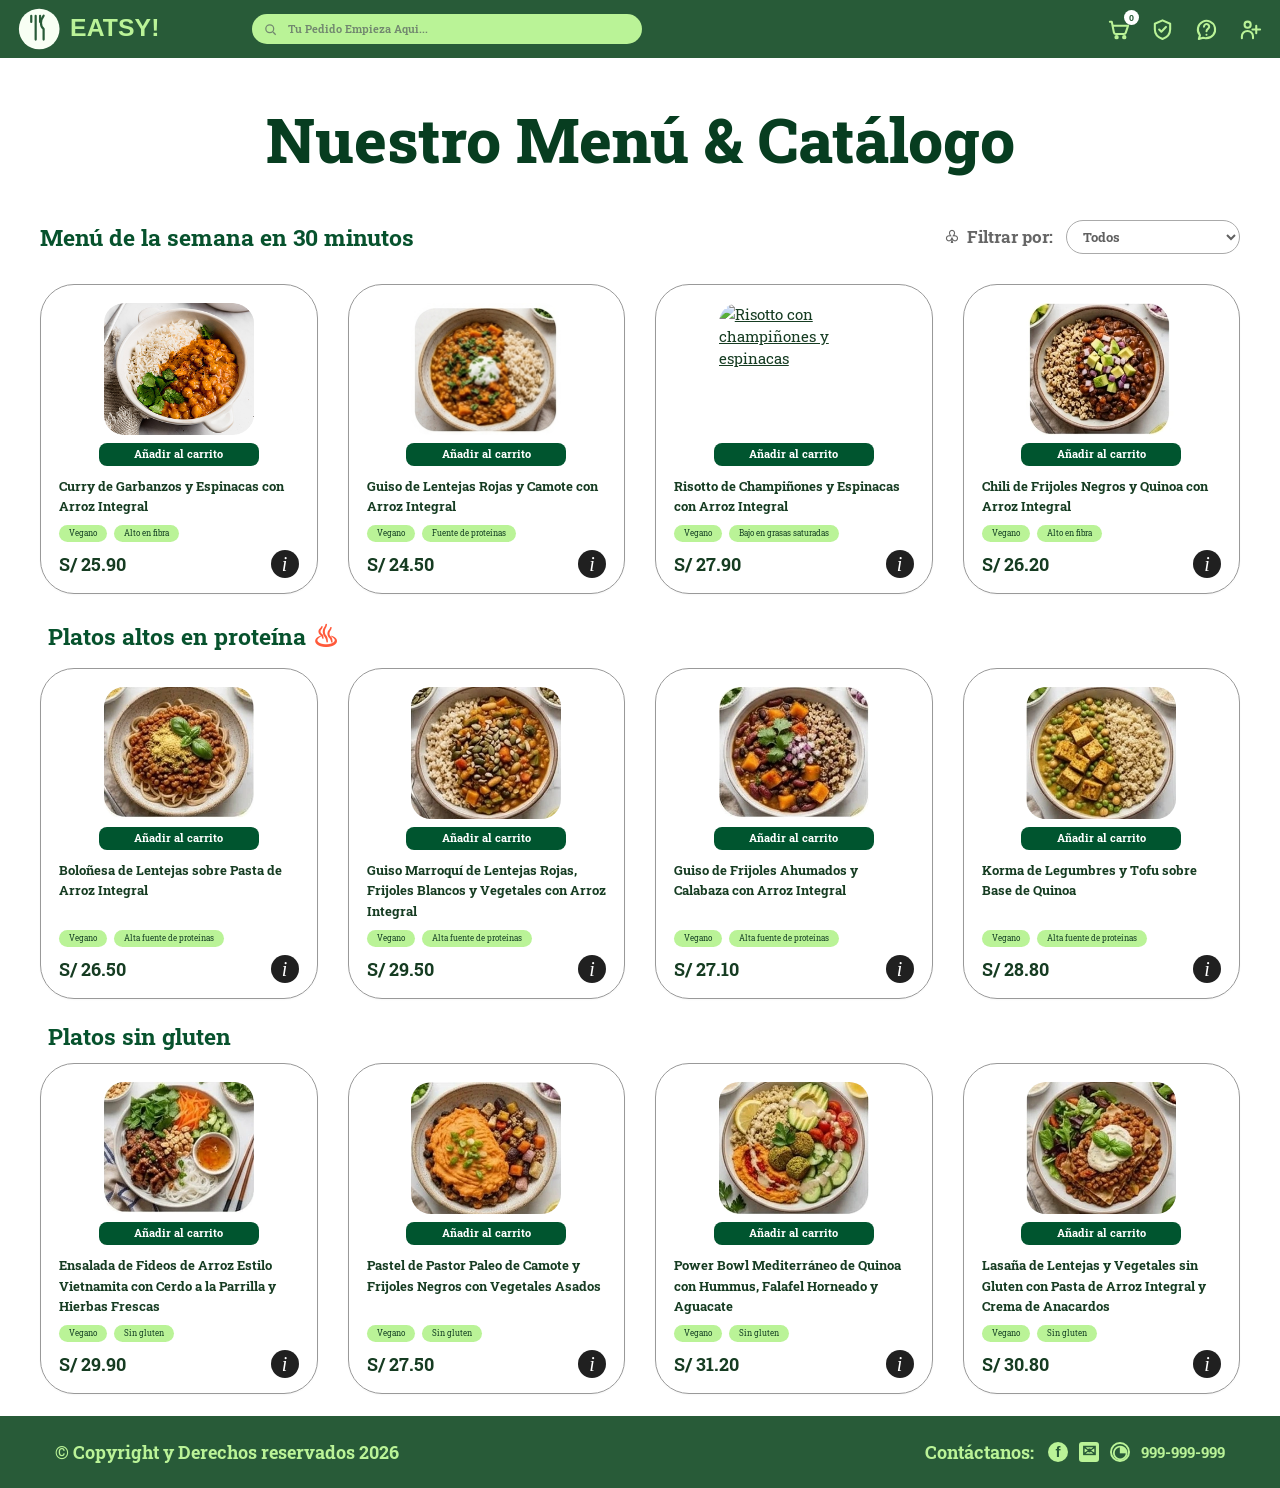
==== commit d29b5ece: "Add files via upload" ====
--- a/catalogo.html
+++ b/catalogo.html
@@ -26,28 +26,28 @@
 
     <section class="catalog-section" id="semana" aria-labelledby="weekly-catalog-title"><h2 class="catalog-section-title" id="weekly-catalog-title">&nbsp;</h2>
       <div class="product-grid">
-        <article class="product-card" data-tags="vegano fibra"><a class="product-image" href="detalle-plato.html"><img src="img/Imagen 1.png" alt="Curry de garbanzos con arroz integral"></a><button class="add-cart-button" type="button" data-add-cart>Añadir al carrito</button><h3><a href="detalle-plato.html">Curry de Garbanzos y Espinacas con Arroz Integral</a></h3><div class="tags"><span>Vegano</span><span>Alto en fibra</span></div><div class="product-bottom"><strong>S/ 25.90</strong><a href="detalle-plato.html" class="info-button" aria-label="Ver detalles de Curry de Garbanzos">i</a></div></article>
-        <article class="product-card" data-tags="vegano proteina"><a class="product-image" href="detalle-plato.html"><img src="img/Imagen 2.png" alt="Guiso de lentejas rojas con arroz"></a><button class="add-cart-button" type="button" data-add-cart>Añadir al carrito</button><h3><a href="detalle-plato.html">Guiso de Lentejas Rojas y Camote con Arroz Integral</a></h3><div class="tags"><span>Vegano</span><span>Fuente de proteínas</span></div><div class="product-bottom"><strong>S/ 24.50</strong><a href="detalle-plato.html" class="info-button" aria-label="Ver detalles de Guiso de Lentejas">i</a></div></article>
-        <article class="product-card" data-tags="vegano proteina"><a class="product-image" href="detalle-plato.html"><img src="img/Imagen 3.png" alt="Risotto con champiñones y espinacas"></a><button class="add-cart-button" type="button" data-add-cart>Añadir al carrito</button><h3><a href="detalle-plato.html">Risotto de Champiñones y Espinacas con Arroz Integral</a></h3><div class="tags"><span>Vegano</span><span>Bajo en grasas saturadas</span></div><div class="product-bottom"><strong>S/ 27.90</strong><a href="detalle-plato.html" class="info-button" aria-label="Ver detalles de Risotto">i</a></div></article>
-        <article class="product-card" data-tags="vegano fibra"><a class="product-image" href="detalle-plato.html"><img src="img/Imagen 4.png" alt="Chili de frijoles negros y quinoa"></a><button class="add-cart-button" type="button" data-add-cart>Añadir al carrito</button><h3><a href="detalle-plato.html">Chili de Frijoles Negros y Quinoa con Arroz Integral</a></h3><div class="tags"><span>Vegano</span><span>Alto en fibra</span></div><div class="product-bottom"><strong>S/ 26.20</strong><a href="detalle-plato.html" class="info-button" aria-label="Ver detalles de Chili de Frijoles">i</a></div></article>
+        <article class="product-card" data-tags="vegano fibra"><a class="product-image" href="detalle-plato.html"><img src="img/Imagen-1.webp" alt="Curry de garbanzos con arroz integral"></a><button class="add-cart-button" type="button" data-add-cart>Añadir al carrito</button><h3><a href="detalle-plato.html">Curry de Garbanzos y Espinacas con Arroz Integral</a></h3><div class="tags"><span>Vegano</span><span>Alto en fibra</span></div><div class="product-bottom"><strong>S/ 25.90</strong><a href="detalle-plato.html" class="info-button" aria-label="Ver detalles de Curry de Garbanzos">i</a></div></article>
+        <article class="product-card" data-tags="vegano proteina"><a class="product-image" href="detalle-plato.html"><img src="img/Imagen-2.webp" alt="Guiso de lentejas rojas con arroz"></a><button class="add-cart-button" type="button" data-add-cart>Añadir al carrito</button><h3><a href="detalle-plato.html">Guiso de Lentejas Rojas y Camote con Arroz Integral</a></h3><div class="tags"><span>Vegano</span><span>Fuente de proteínas</span></div><div class="product-bottom"><strong>S/ 24.50</strong><a href="detalle-plato.html" class="info-button" aria-label="Ver detalles de Guiso de Lentejas">i</a></div></article>
+        <article class="product-card" data-tags="vegano proteina"><a class="product-image" href="detalle-plato.html"><img src="img/Imagen 3.webp" alt="Risotto con champiñones y espinacas"></a><button class="add-cart-button" type="button" data-add-cart>Añadir al carrito</button><h3><a href="detalle-plato.html">Risotto de Champiñones y Espinacas con Arroz Integral</a></h3><div class="tags"><span>Vegano</span><span>Bajo en grasas saturadas</span></div><div class="product-bottom"><strong>S/ 27.90</strong><a href="detalle-plato.html" class="info-button" aria-label="Ver detalles de Risotto">i</a></div></article>
+        <article class="product-card" data-tags="vegano fibra"><a class="product-image" href="detalle-plato.html"><img src="img/Imagen 4.webp" alt="Chili de frijoles negros y quinoa"></a><button class="add-cart-button" type="button" data-add-cart>Añadir al carrito</button><h3><a href="detalle-plato.html">Chili de Frijoles Negros y Quinoa con Arroz Integral</a></h3><div class="tags"><span>Vegano</span><span>Alto en fibra</span></div><div class="product-bottom"><strong>S/ 26.20</strong><a href="detalle-plato.html" class="info-button" aria-label="Ver detalles de Chili de Frijoles">i</a></div></article>
       </div>
     </section>
 
     <section class="catalog-section" id="proteina" aria-labelledby="protein-title"><h2 class="catalog-section-title" id="protein-title">Platos altos en proteína <span class="flame" aria-hidden="true">♨</span></h2>
       <div class="product-grid">
-        <article class="product-card" data-tags="vegano proteina"><a class="product-image" href="detalle-plato.html"><img src="img/Imagen 5.png" alt="Pasta de arroz con boloñesa de lentejas"></a><button class="add-cart-button" type="button" data-add-cart>Añadir al carrito</button><h3><a href="detalle-plato.html">Boloñesa de Lentejas sobre Pasta de Arroz Integral</a></h3><div class="tags"><span>Vegano</span><span>Alta fuente de proteínas</span></div><div class="product-bottom"><strong>S/ 26.50</strong><a href="detalle-plato.html" class="info-button" aria-label="Ver detalles de Boloñesa de Lentejas">i</a></div></article>
-        <article class="product-card" data-tags="vegano proteina"><a class="product-image" href="detalle-plato.html"><img src="img/Imagen 6.png" alt="Guiso marroquí de lentejas y vegetales"></a><button class="add-cart-button" type="button" data-add-cart>Añadir al carrito</button><h3><a href="detalle-plato.html">Guiso Marroquí de Lentejas Rojas, Frijoles Blancos y Vegetales con Arroz Integral</a></h3><div class="tags"><span>Vegano</span><span>Alta fuente de proteínas</span></div><div class="product-bottom"><strong>S/ 29.50</strong><a href="detalle-plato.html" class="info-button" aria-label="Ver detalles de Guiso Marroquí">i</a></div></article>
-        <article class="product-card" data-tags="vegano proteina"><a class="product-image" href="detalle-plato.html"><img src="img/Imagen 7.png" alt="Frijoles ahumados con calabaza y arroz"></a><button class="add-cart-button" type="button" data-add-cart>Añadir al carrito</button><h3><a href="detalle-plato.html">Guiso de Frijoles Ahumados y Calabaza con Arroz Integral</a></h3><div class="tags"><span>Vegano</span><span>Alta fuente de proteínas</span></div><div class="product-bottom"><strong>S/ 27.10</strong><a href="detalle-plato.html" class="info-button" aria-label="Ver detalles de Guiso de Frijoles">i</a></div></article>
-        <article class="product-card" data-tags="vegano proteina sin-gluten"><a class="product-image" href="detalle-plato.html"><img src="img/Imagen 8.png" alt="Korma de legumbres y tofu con quinoa"></a><button class="add-cart-button" type="button" data-add-cart>Añadir al carrito</button><h3><a href="detalle-plato.html">Korma de Legumbres y Tofu sobre Base de Quinoa</a></h3><div class="tags"><span>Vegano</span><span>Alta fuente de proteínas</span></div><div class="product-bottom"><strong>S/ 28.80</strong><a href="detalle-plato.html" class="info-button" aria-label="Ver detalles de Korma de Legumbres">i</a></div></article>
+        <article class="product-card" data-tags="vegano proteina"><a class="product-image" href="detalle-plato.html"><img src="img/Imagen 5.webp" alt="Pasta de arroz con boloñesa de lentejas"></a><button class="add-cart-button" type="button" data-add-cart>Añadir al carrito</button><h3><a href="detalle-plato.html">Boloñesa de Lentejas sobre Pasta de Arroz Integral</a></h3><div class="tags"><span>Vegano</span><span>Alta fuente de proteínas</span></div><div class="product-bottom"><strong>S/ 26.50</strong><a href="detalle-plato.html" class="info-button" aria-label="Ver detalles de Boloñesa de Lentejas">i</a></div></article>
+        <article class="product-card" data-tags="vegano proteina"><a class="product-image" href="detalle-plato.html"><img src="img/Imagen 6.webp" alt="Guiso marroquí de lentejas y vegetales"></a><button class="add-cart-button" type="button" data-add-cart>Añadir al carrito</button><h3><a href="detalle-plato.html">Guiso Marroquí de Lentejas Rojas, Frijoles Blancos y Vegetales con Arroz Integral</a></h3><div class="tags"><span>Vegano</span><span>Alta fuente de proteínas</span></div><div class="product-bottom"><strong>S/ 29.50</strong><a href="detalle-plato.html" class="info-button" aria-label="Ver detalles de Guiso Marroquí">i</a></div></article>
+        <article class="product-card" data-tags="vegano proteina"><a class="product-image" href="detalle-plato.html"><img src="img/Imagen 7.webp" alt="Frijoles ahumados con calabaza y arroz"></a><button class="add-cart-button" type="button" data-add-cart>Añadir al carrito</button><h3><a href="detalle-plato.html">Guiso de Frijoles Ahumados y Calabaza con Arroz Integral</a></h3><div class="tags"><span>Vegano</span><span>Alta fuente de proteínas</span></div><div class="product-bottom"><strong>S/ 27.10</strong><a href="detalle-plato.html" class="info-button" aria-label="Ver detalles de Guiso de Frijoles">i</a></div></article>
+        <article class="product-card" data-tags="vegano proteina sin-gluten"><a class="product-image" href="detalle-plato.html"><img src="img/Imagen 8.webp" alt="Korma de legumbres y tofu con quinoa"></a><button class="add-cart-button" type="button" data-add-cart>Añadir al carrito</button><h3><a href="detalle-plato.html">Korma de Legumbres y Tofu sobre Base de Quinoa</a></h3><div class="tags"><span>Vegano</span><span>Alta fuente de proteínas</span></div><div class="product-bottom"><strong>S/ 28.80</strong><a href="detalle-plato.html" class="info-button" aria-label="Ver detalles de Korma de Legumbres">i</a></div></article>
       </div>
     </section>
 
     <section class="catalog-section" id="sin-gluten" aria-labelledby="gluten-title"><h2 class="catalog-section-title" id="gluten-title">Platos sin gluten</h2>
       <div class="product-grid">
-        <article class="product-card" data-tags="vegano sin-gluten"><a class="product-image" href="detalle-plato.html"><img src="img/Imagen 9.png" alt="Ensalada de fideos de arroz al estilo vietnamita"></a><button class="add-cart-button" type="button" data-add-cart>Añadir al carrito</button><h3><a href="detalle-plato.html">Ensalada de Fideos de Arroz Estilo Vietnamita con Cerdo a la Parrilla y Hierbas Frescas</a></h3><div class="tags"><span>Vegano</span><span>Sin gluten</span></div><div class="product-bottom"><strong>S/ 29.90</strong><a href="detalle-plato.html" class="info-button" aria-label="Ver detalles de Ensalada de Fideos">i</a></div></article>
-        <article class="product-card" data-tags="vegano sin-gluten"><a class="product-image" href="detalle-plato.html"><img src="img/Imagen 10.png" alt="Pastel de camote con vegetales asados"></a><button class="add-cart-button" type="button" data-add-cart>Añadir al carrito</button><h3><a href="detalle-plato.html">Pastel de Pastor Paleo de Camote y Frijoles Negros con Vegetales Asados</a></h3><div class="tags"><span>Vegano</span><span>Sin gluten</span></div><div class="product-bottom"><strong>S/ 27.50</strong><a href="detalle-plato.html" class="info-button" aria-label="Ver detalles de Pastel de Pastor">i</a></div></article>
-        <article class="product-card" data-tags="vegano sin-gluten"><a class="product-image" href="detalle-plato.html"><img src="img/Imagen 11.png" alt="Bowl mediterráneo con quinoa y hummus"></a><button class="add-cart-button" type="button" data-add-cart>Añadir al carrito</button><h3><a href="detalle-plato.html">Power Bowl Mediterráneo de Quinoa con Hummus, Falafel Horneado y Aguacate</a></h3><div class="tags"><span>Vegano</span><span>Sin gluten</span></div><div class="product-bottom"><strong>S/ 31.20</strong><a href="detalle-plato.html" class="info-button" aria-label="Ver detalles de Power Bowl Mediterráneo">i</a></div></article>
-        <article class="product-card" data-tags="vegano sin-gluten"><a class="product-image" href="detalle-plato.html"><img src="img/Imagen 12.png" alt="Lasaña de lentejas y vegetales"></a><button class="add-cart-button" type="button" data-add-cart>Añadir al carrito</button><h3><a href="detalle-plato.html">Lasaña de Lentejas y Vegetales sin Gluten con Pasta de Arroz Integral y Crema de Anacardos</a></h3><div class="tags"><span>Vegano</span><span>Sin gluten</span></div><div class="product-bottom"><strong>S/ 30.80</strong><a href="detalle-plato.html" class="info-button" aria-label="Ver detalles de Lasaña de Lentejas">i</a></div></article>
+        <article class="product-card" data-tags="vegano sin-gluten"><a class="product-image" href="detalle-plato.html"><img src="img/Imagen 9.webp" alt="Ensalada de fideos de arroz al estilo vietnamita"></a><button class="add-cart-button" type="button" data-add-cart>Añadir al carrito</button><h3><a href="detalle-plato.html">Ensalada de Fideos de Arroz Estilo Vietnamita con Cerdo a la Parrilla y Hierbas Frescas</a></h3><div class="tags"><span>Vegano</span><span>Sin gluten</span></div><div class="product-bottom"><strong>S/ 29.90</strong><a href="detalle-plato.html" class="info-button" aria-label="Ver detalles de Ensalada de Fideos">i</a></div></article>
+        <article class="product-card" data-tags="vegano sin-gluten"><a class="product-image" href="detalle-plato.html"><img src="img/Imagen 10.webp" alt="Pastel de camote con vegetales asados"></a><button class="add-cart-button" type="button" data-add-cart>Añadir al carrito</button><h3><a href="detalle-plato.html">Pastel de Pastor Paleo de Camote y Frijoles Negros con Vegetales Asados</a></h3><div class="tags"><span>Vegano</span><span>Sin gluten</span></div><div class="product-bottom"><strong>S/ 27.50</strong><a href="detalle-plato.html" class="info-button" aria-label="Ver detalles de Pastel de Pastor">i</a></div></article>
+        <article class="product-card" data-tags="vegano sin-gluten"><a class="product-image" href="detalle-plato.html"><img src="img/Imagen 11.webp" alt="Bowl mediterráneo con quinoa y hummus"></a><button class="add-cart-button" type="button" data-add-cart>Añadir al carrito</button><h3><a href="detalle-plato.html">Power Bowl Mediterráneo de Quinoa con Hummus, Falafel Horneado y Aguacate</a></h3><div class="tags"><span>Vegano</span><span>Sin gluten</span></div><div class="product-bottom"><strong>S/ 31.20</strong><a href="detalle-plato.html" class="info-button" aria-label="Ver detalles de Power Bowl Mediterráneo">i</a></div></article>
+        <article class="product-card" data-tags="vegano sin-gluten"><a class="product-image" href="detalle-plato.html"><img src="img/Imagen 12.webp" alt="Lasaña de lentejas y vegetales"></a><button class="add-cart-button" type="button" data-add-cart>Añadir al carrito</button><h3><a href="detalle-plato.html">Lasaña de Lentejas y Vegetales sin Gluten con Pasta de Arroz Integral y Crema de Anacardos</a></h3><div class="tags"><span>Vegano</span><span>Sin gluten</span></div><div class="product-bottom"><strong>S/ 30.80</strong><a href="detalle-plato.html" class="info-button" aria-label="Ver detalles de Lasaña de Lentejas">i</a></div></article>
       </div>
     </section>
     <p class="no-results" hidden>No se encontraron platos con ese filtro.</p>
